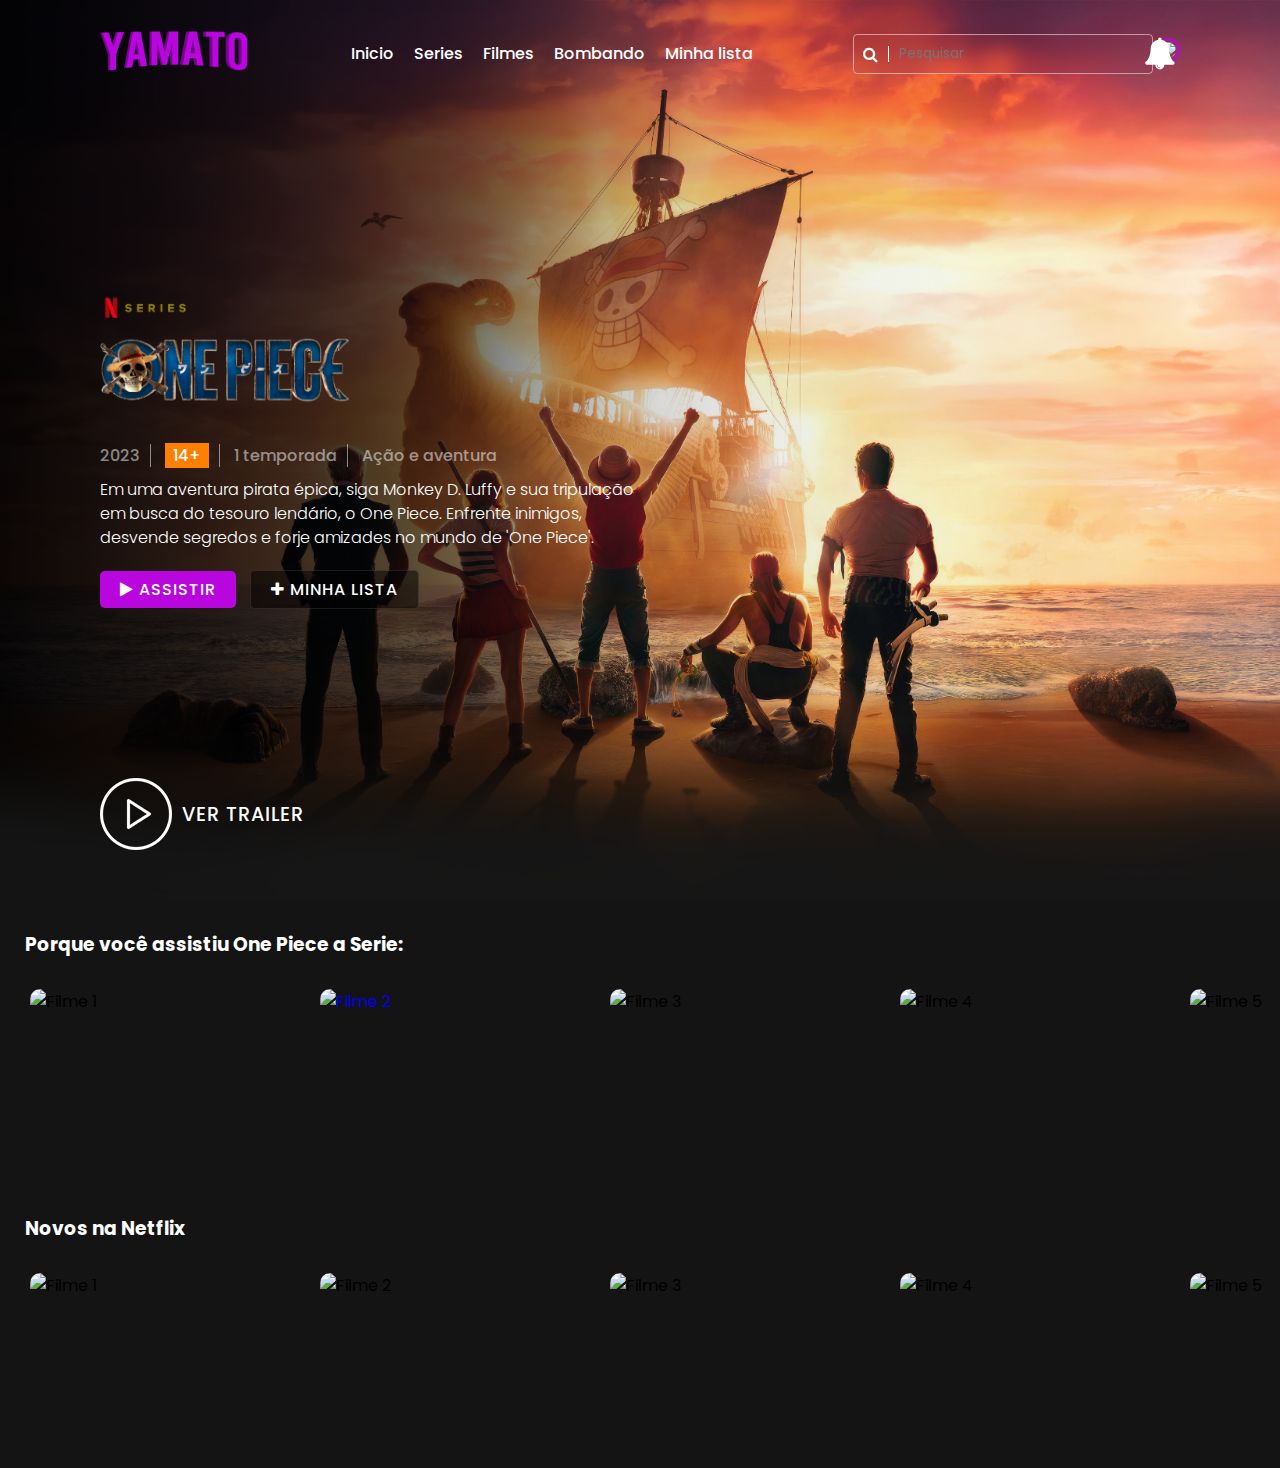
==== tela inicial/inicio.html @ 2e9ecc34 "Add files via upload" ====
<!DOCTYPE html>

<!-- Parte desse código pertence  "@OnlineTutorialsYT" eu só atualizei, e dei uma melhorada nele, o resto é tudo meu. -->

<html lang="pt">
<head>
    <meta charset="UTF-8">
    <meta name="viewport" content="width=device-width, initial-scale=1.0">
    <link rel="icon" href="https://cdn4.iconfinder.com/data/icons/logos-and-brands/512/227_Netflix_logo-512.png" type="image/png">
    <link rel="stylesheet" href="https://cdn.jsdelivr.net/npm/@fortawesome/fontawesome-free@6.2.1/css/fontawesome.min.css" integrity="sha384-QYIZto+st3yW+o8+5OHfT6S482Zsvz2WfOzpFSXMF9zqeLcFV0/wlZpMtyFcZALm" crossorigin="anonymous">
    <link rel="stylesheet" href="https://cdnjs.cloudflare.com/ajax/libs/font-awesome/4.7.0/css/font-awesome.min.css">
    <link rel="stylesheet" href="inicio.css">
    <title>Netflix | Inicio</title>
</head>
<body>
    <header>
        <a class="logo"><img src="logoY.png"></a>
        <ul class="navigation">
            <li><a href="#">Inicio</a></li>
            <li><a href="#">Series</a></li>
            <li><a href="#">Filmes</a></li>
            <li><a href="#">Bombando</a></li>
            <li><a href="#">Minha lista</a></li>
        </ul>
        <div class="search">
            <input type="text" placeholder="Pesquisar">
            <i class="fa fa-search" aria-hidden="true"></i>
        </div>
        <i class="fa fa-bell fa-2x" aria-hidden="true"></i>
        <a href="../index.html">
            <img class="you" src="https://i.pinimg.com/originals/ad/7b/f8/ad7bf808ccee7eb562bfe0fa956c643e.gif" >
        </a>
    </header>
    <div class="banner">
        <img src="bg2.png" class="bg">
        <div class="content">
            <img src="name.png" class="movieTitle">
            <h4>
                <span>2023</span>
                <span><i>14+</i></span>
                <span>1 temporada</span>
                <span>Ação e aventura</span>
            </h4>
            <p>Em uma aventura pirata épica, siga Monkey D. Luffy e sua tripulação em busca do tesouro lendário, o One Piece. Enfrente inimigos, desvende segredos e forje amizades no mundo de 'One Piece'.</p>
            <div class="buttons">
                <a href="#"><i class="fa fa-play" aria-hidden="true"></i> Assistir</a>
                <a href="#"><i class="fa fa-plus" aria-hidden="true"></i> Minha Lista</a>
            </div>
        </div>
        <div class="play" onclick="toggleVideo();" ><img src="play.png">Ver Trailer</div>
    </div>

    <div class="trailer">
        <video src="Trailer.mp4" controls="true"></video>
        <img src="close.png" class="close" onclick="toggleVideo();">
    </div>

    <h3 class="Importantes" >Porque você assistiu One Piece a Serie:</h3>
    <div class="carousel-container">
        <div class="carousel">
            <div class="slide"><img class="ImagemUm" src="https://theilluminerdi.com/wp-content/uploads/2023/08/Scott-Pilgrim-anime-Revealed-2000x1125.jpg" alt="Filme 1"></div>
            <a href="../YukiStudio.html">
            <div class="slide"><img class="ImagemDois" src="https://www.crunchyroll.com/imgsrv/display/thumbnail/1200x675/catalog/crunchyroll/1ecde018e863e2aaee31f00a23378c35.jpe" alt="Filme 2"></div>
            </a>
            <div class="slide"><img class="ImagemDois" src="https://www.crunchyroll.com/imgsrv/display/thumbnail/1200x675/catalog/crunchyroll/d45157163f2cfa6c1ce3ae32c30a96f4.jpe" alt="Filme 3"></div>
            <div class="slide"><img class="ImagemDois" src="https://www.crunchyroll.com/imgsrv/display/thumbnail/1200x675/catalog/crunchyroll/8b7f5847f9b97f921e41d4ef59fd2d79.jpe" alt="Filme 4"></div>
            <div class="slide"><img class="ImagemDois" src="https://www.crunchyroll.com/imgsrv/display/thumbnail/1200x675/catalog/crunchyroll/201d819c4a179ec57b2ff9369f00641a.jpe" alt="Filme 5"></div>
        </div>
    </div>
    <h3 class="Importantes" >Novos na Netflix</h3>
    <div class="carousel-container">
        <div class="carousel">
            <div class="slide"><img class="ImagemUm" src="https://www.crunchyroll.com/imgsrv/display/thumbnail/1200x675/catalog/crunchyroll/ea075b926e1073f4eb016bff8cdb434c.jpe" alt="Filme 1"></div>
            <div class="slide"><img class="ImagemDois" src="https://www.crunchyroll.com/imgsrv/display/thumbnail/1200x675/catalog/crunchyroll/0373e7213a475abe3c6951e70b6ca02e.jpe" alt="Filme 2"></div>
            <div class="slide"><img class="ImagemDois" src="https://www.crunchyroll.com/imgsrv/display/thumbnail/1200x675/catalog/crunchyroll/6aaf36afb57680cdc5812e28a98bb62d.jpe" alt="Filme 3"></div>
            <div class="slide"><img class="ImagemDois" src="https://www.crunchyroll.com/imgsrv/display/thumbnail/1200x675/catalog/crunchyroll/d6f19951f2ccd8842379956bfd3ae8cf.jpe" alt="Filme 4"></div>
            <div class="slide"><img class="ImagemDois" src="https://www.crunchyroll.com/imgsrv/display/thumbnail/1200x675/catalog/crunchyroll/abb617b75232e7275ddecce8dea253ac.jpe" alt="Filme 5"></div>
        </div>
    </div>

    <script>
        function toggleVideo(){
            const trailer = document.querySelector('.trailer');
            const video = document.querySelector('.video');
            trailer.classList.toggle('active')
            video.currentTime = 0;
            video.pause();
        }

        const carousel = document.querySelector('.carousel');
const slides = document.querySelectorAll('.slide');
let currentIndex = 0;

function showSlide(index) {
    if (index < 0) {
        currentIndex = slides.length - 1;
    } else if (index >= slides.length) {
        currentIndex = 0;
    }

    const offset = -currentIndex * 100;
    carousel.style.transform = `translateX(${offset}%)`;
}

function nextSlide() {
    currentIndex++;
    showSlide(currentIndex);
}

function prevSlide() {
    currentIndex--;
    showSlide(currentIndex);
}
    </script>
</body>
</html>
---- tela inicial/inicio.css ----
@import url('https://fonts.googleapis.com/css2?family=Oswald:wght@300&family=Poppins:wght@300&family=Quicksand:wght@300&family=Roboto&display=swap');

* {
    margin: 0;
    padding: 0;
    box-sizing: border-box;
    font-family: poppins;
}

body {
    background: #141414;
}

header {
    position: absolute;
    top: 0;
    left: 0;
    width: 100%;
    display: flex;
    justify-content: space-between;
    align-items: center;
    padding: 30px 100px;
    z-index: 100;
}

header .logo img {
    max-width: 150px;
}

.navigation {
    display: flex;
}

.navigation li {
    list-style: none;
    margin: 0 10px;
}

.navigation li a {
    color: white;
    text-decoration: none;
    font-weight: 500;
    letter-spacing: 1;
}

.navigation li a:hover {
    color: #ba06de;
}

.search {
    position: relative;
    width: 300px;
    height: 40px;
    margin-right: -100px;
}

.search input {
    position: absolute;
    top: 0;
    left: 0;
    width: 100%;
    height: 100%;
    color: white;
    background: transparent;
    border: solid 1px rgba(255, 255, 255, 0.5);
    outline: none;
    border-radius: 4px;
    padding: 0 10px 0 45px;
    backdrop-filter: blur(10px);
}

.search input:placeholder {
    color: white;
}

.search .fa-search {
    position: absolute;
    top: 50%;
    left: 10px;
    transform: translateY(-50%);
    padding-right: 10px;
    color: white;
    border-right: 1px solid white;
}

.banner {
    position: relative;
    width: 100%;
    min-height: 100vh;
    padding: 0 100px;
    display: flex;
    justify-content: flex-start;
    align-items: center;
}

.banner .bg {
    position: absolute;
    top: 0;
    left: 0;
    width: 100%;
    height: 100%;
    object-fit: cover;
}

.content {
    position: relative;
    z-index: 1;
    max-width: 550px;
}

.movieTitle {
    max-width: 250px;
}

.banner .content h4 {
    color: rgba(255, 255, 255, 0.5);
    font-weight: 500;
}

.banner .content h4 span {
    padding: 0 10px;
    border-right: solid 1px rgba(255, 255, 255, 0.5);
}

.banner .content h4 span:first-child {
    padding-left: 0;
}

.banner .content h4 span:last-child {
    border-right: none;
}

.banner .content h4 span i {
    background: rgb(255, 128, 0);
    color: rgb(255, 255, 255);
    padding: 0 8px;
    display: inline-block;
    font-style: normal;
}

.banner .content p {
    font-size: 1em;
    font-weight: 300;
    line-height: 1.5em;
    color: white;
    margin: 10px 0 20px;
}

.banner .content .buttons {
    position: relative;

}

.banner .content .buttons a {
    position: relative;
    display: inline-block;
    margin-right: 10px;
    background: #ba06de;
    color: white;
    padding: 6px 20px;
    text-decoration: none;
    font-weight: 500;
    letter-spacing: 1px;
    text-transform: uppercase;
    border-radius: 5px;
}

.banner .content .buttons a:nth-child(2){
    border-radius: 5px;
    background: rgba(0, 0, 0, 0.5);
    border: 1px solid rgba(255, 255, 255, 0.1)
}

.banner .content .buttons a:hover:nth-child(2){
    background: #ba06de;
}

.play {
    position: absolute;
    bottom: 50px;
    left: 100px;
    display: inline-flex;
    justify-content: flex-start;
    align-items: center;
    color: white;
    text-transform: uppercase;
    font-weight: 500;
    text-decoration: none;
    letter-spacing: 1px;
    font-size: 1.2em;
    cursor: pointer;
}

.play img {
    margin-right: 10px;
}

.trailer {
    position: fixed;
    top: 50%;
    left: 50%;
    transform: translate(-50%, -50%);
    z-index: 10000;
    width: 100%;
    height: 100%;
    display: flex;
    justify-content: center;
    align-items: center;
    backdrop-filter: blur(20px);
    visibility: hidden;
    opacity: 0;
}

.trailer.active {
    visibility: visible;
    opacity: 1;
}

.trailer video {
    max-width: 900px;
    outline: none;
}

.close {
    position: absolute;
    top: 30px;
    right: 30px;
    cursor: pointer;
    filter: invert(1);
    max-width: 32px;
}

@media (max-width: 991px) {
    header{
        padding: 20px 50px;
        flex-direction: column;
    }
    .navigation {
        display: flex;
        justify-content: center;
        flex-wrap: wrap;
        margin: 10px 0;
    }
    .banner {
        padding: 100px 50px;
    }
    .banner .play{
        left: 50px;
        font-size: 1.2em;
    }
    .play img {
        margin-right: 10px;
        max-width: 40px;
    }
    .ImagemUm, .ImagemDois {
        height: 100px;
        width: 215px;
    }
}

@media (max-width: 600px) {
    header {
        padding: 20px;
    }
    .search {
        position: relative;
        width: calc(100% - 20px);
        height: 40px;
    }
    .banner {
        padding: 220px 20px 120px;
    }
    .banner .play {
        left: 20px;
        font-size: 1em;
        bottom: 30px;
    }
    .ImagemUm, .ImagemDois {
        height: 50px;
        width: 165px;
    }
}

.Importantes {
    color: white;
    margin-top: 30px;
    margin-left: 25px;
}

.carousel-container {
    display: flex;
    width: 100%;
}

.carousel {
    display: flex;
    transition: transform 0.3s ease;
}

.slide {
    flex: 0 0 auto;
    width: 270px;
    border-radius: 10px;
    padding-right: 290px;
    transition: transform 0.3s ease;
}

.ImagemUm, .ImagemDois {
    display: inline-block;
    height: 155px;
    width: 270px;
    margin-top: 30px;
    margin-left: 30px;
    margin-bottom: 40px;
    border-radius: 10px;
    transition: transform 0.3s ease;
}

.ImagemUm:hover, .ImagemDois:hover {
    transform: scale(1.1) translateY(-40px);
}

.you {
    width: 55px;
    border-radius: 100%;
    border: solid 2.5px #ba06de;
    padding: 2px;
}

.fa-bell {
    filter: invert(1);
    cursor: pointer;
    margin-right: -110px;
}
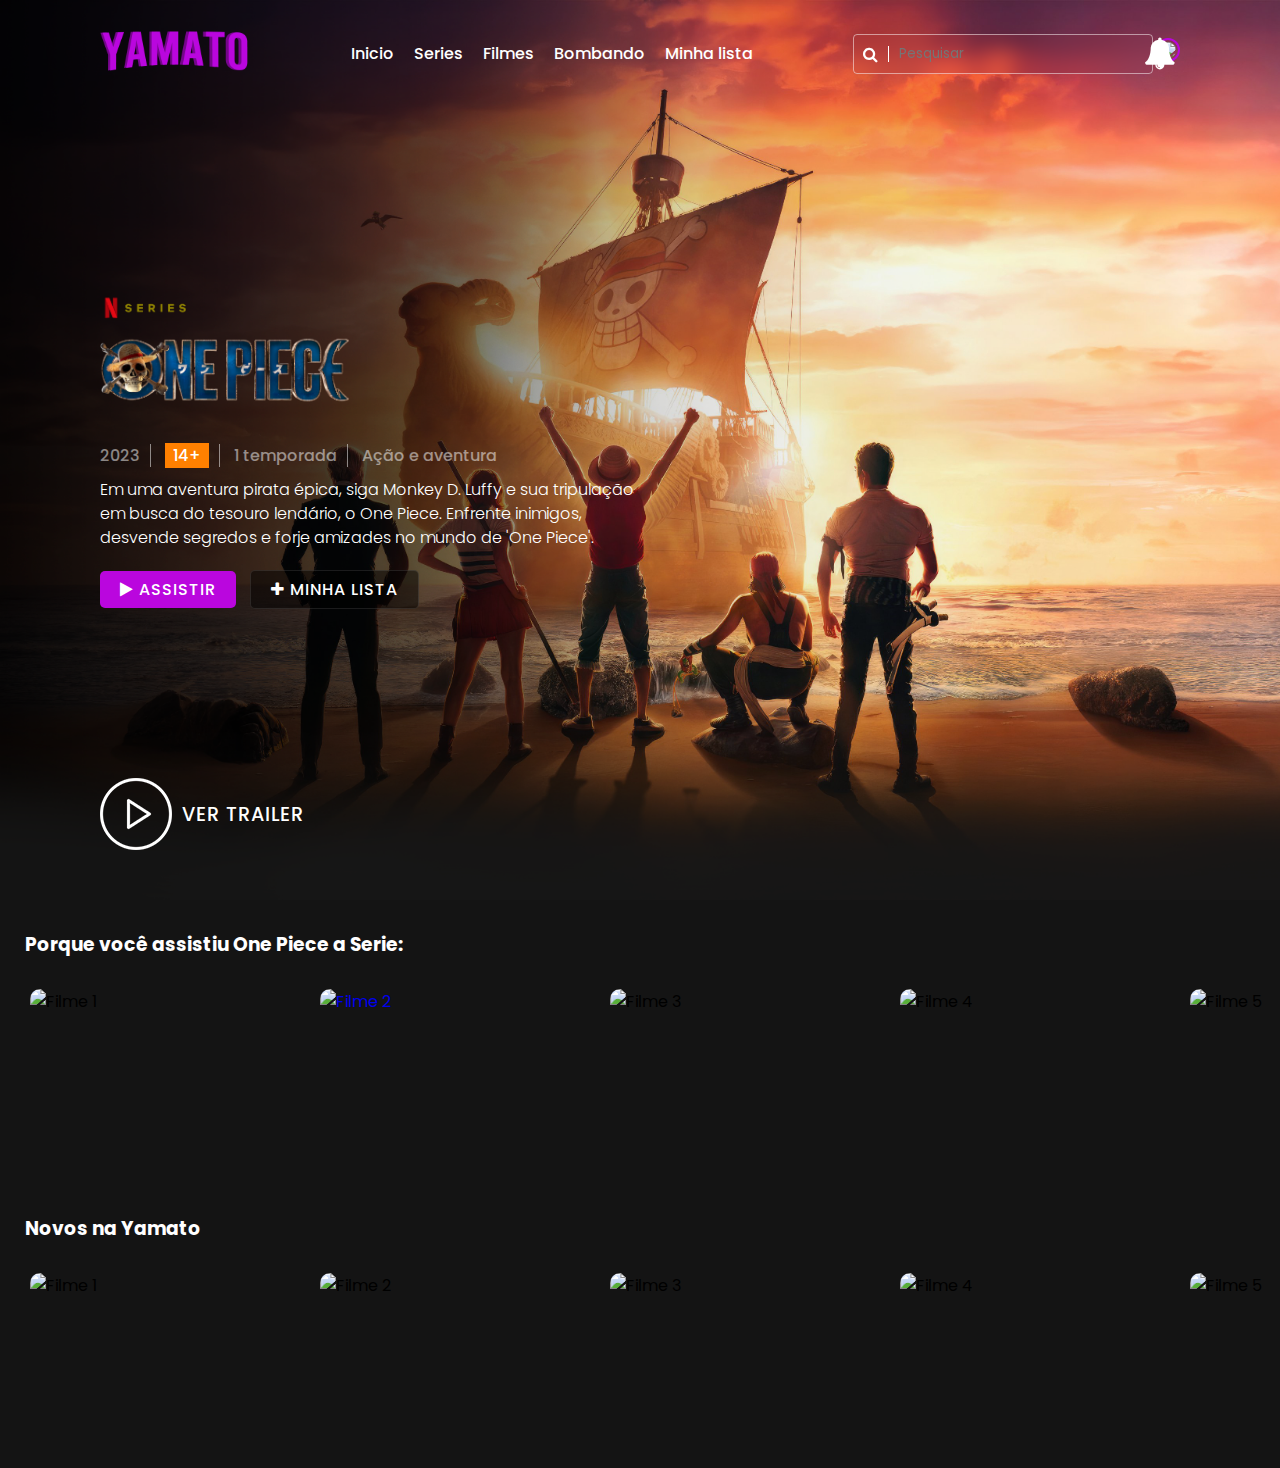
==== commit 7198240b: "Update inicio.html" ====
--- a/tela inicial/inicio.html
+++ b/tela inicial/inicio.html
@@ -67,7 +67,7 @@
             <div class="slide"><img class="ImagemDois" src="https://www.crunchyroll.com/imgsrv/display/thumbnail/1200x675/catalog/crunchyroll/201d819c4a179ec57b2ff9369f00641a.jpe" alt="Filme 5"></div>
         </div>
     </div>
-    <h3 class="Importantes" >Novos na Netflix</h3>
+    <h3 class="Importantes" >Novos na Yamato</h3>
     <div class="carousel-container">
         <div class="carousel">
             <div class="slide"><img class="ImagemUm" src="https://www.crunchyroll.com/imgsrv/display/thumbnail/1200x675/catalog/crunchyroll/ea075b926e1073f4eb016bff8cdb434c.jpe" alt="Filme 1"></div>
@@ -113,4 +113,4 @@
 }
     </script>
 </body>
-</html>+</html>
